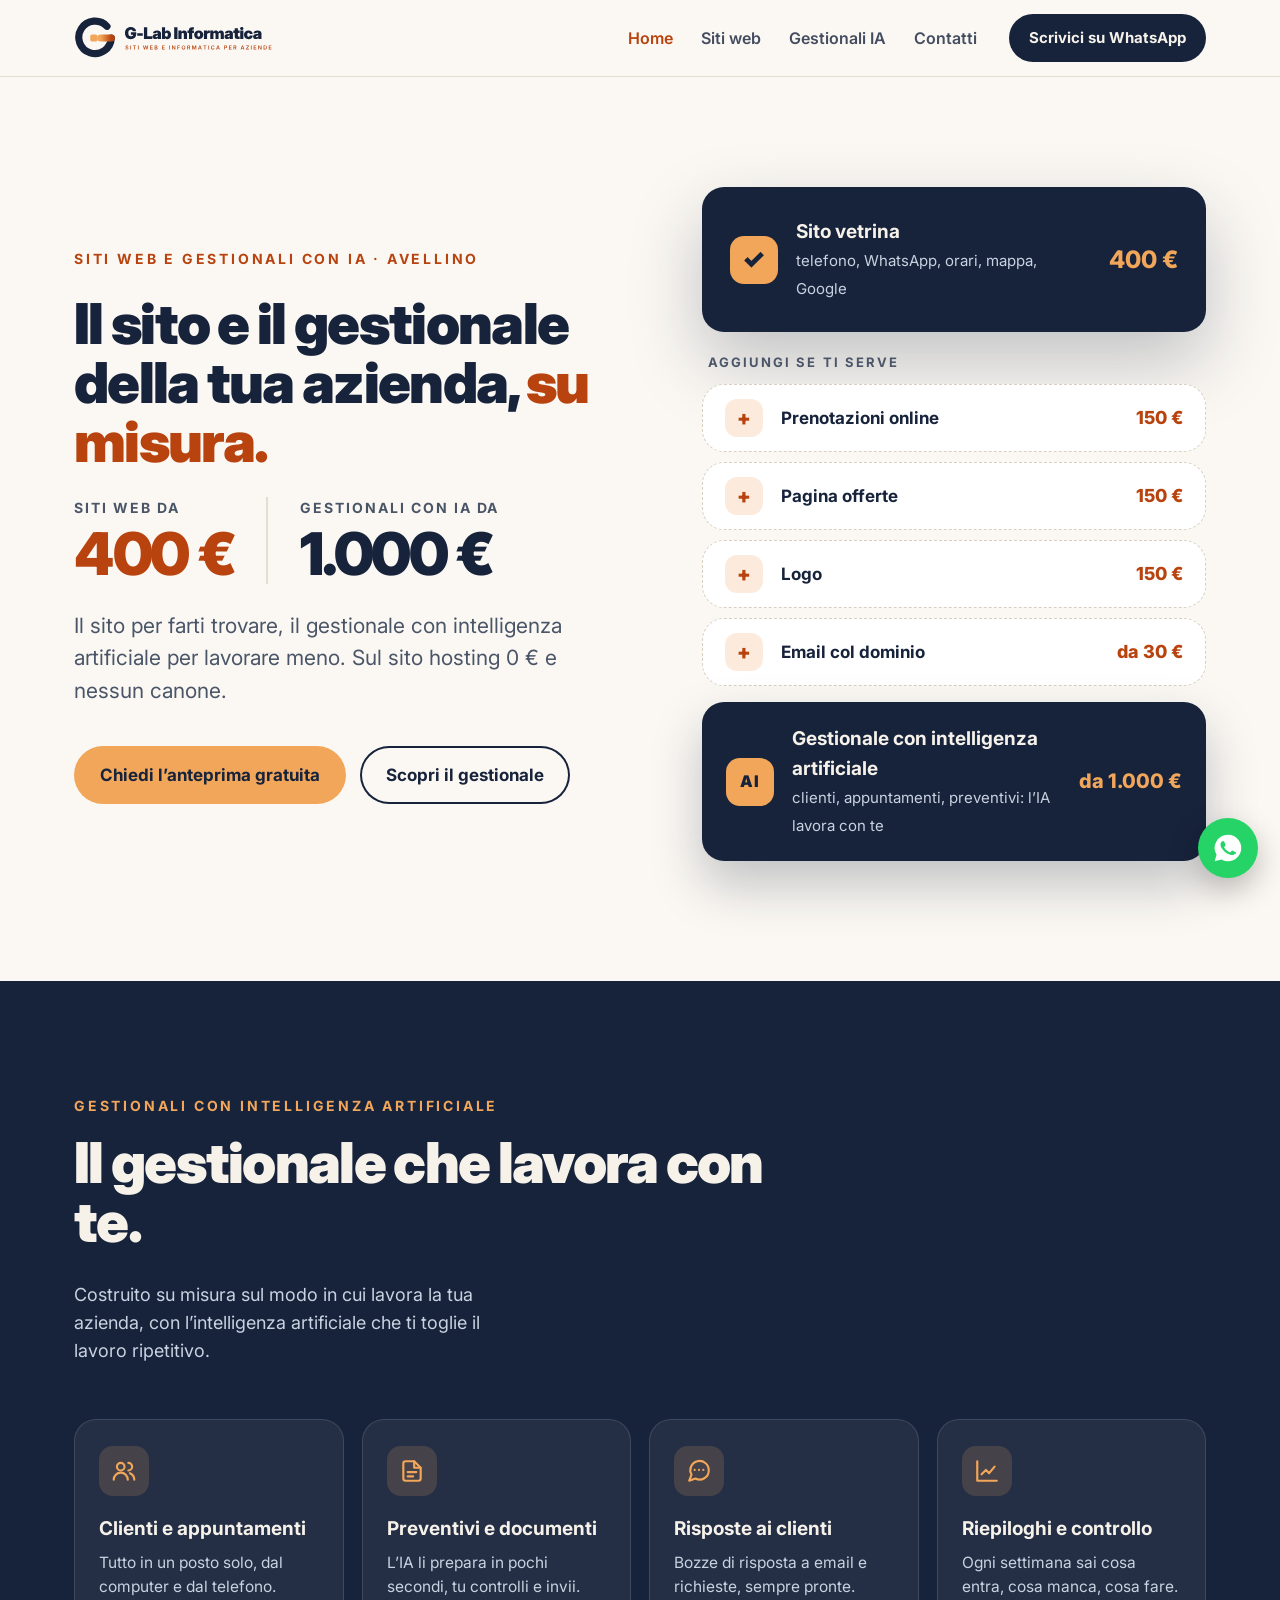
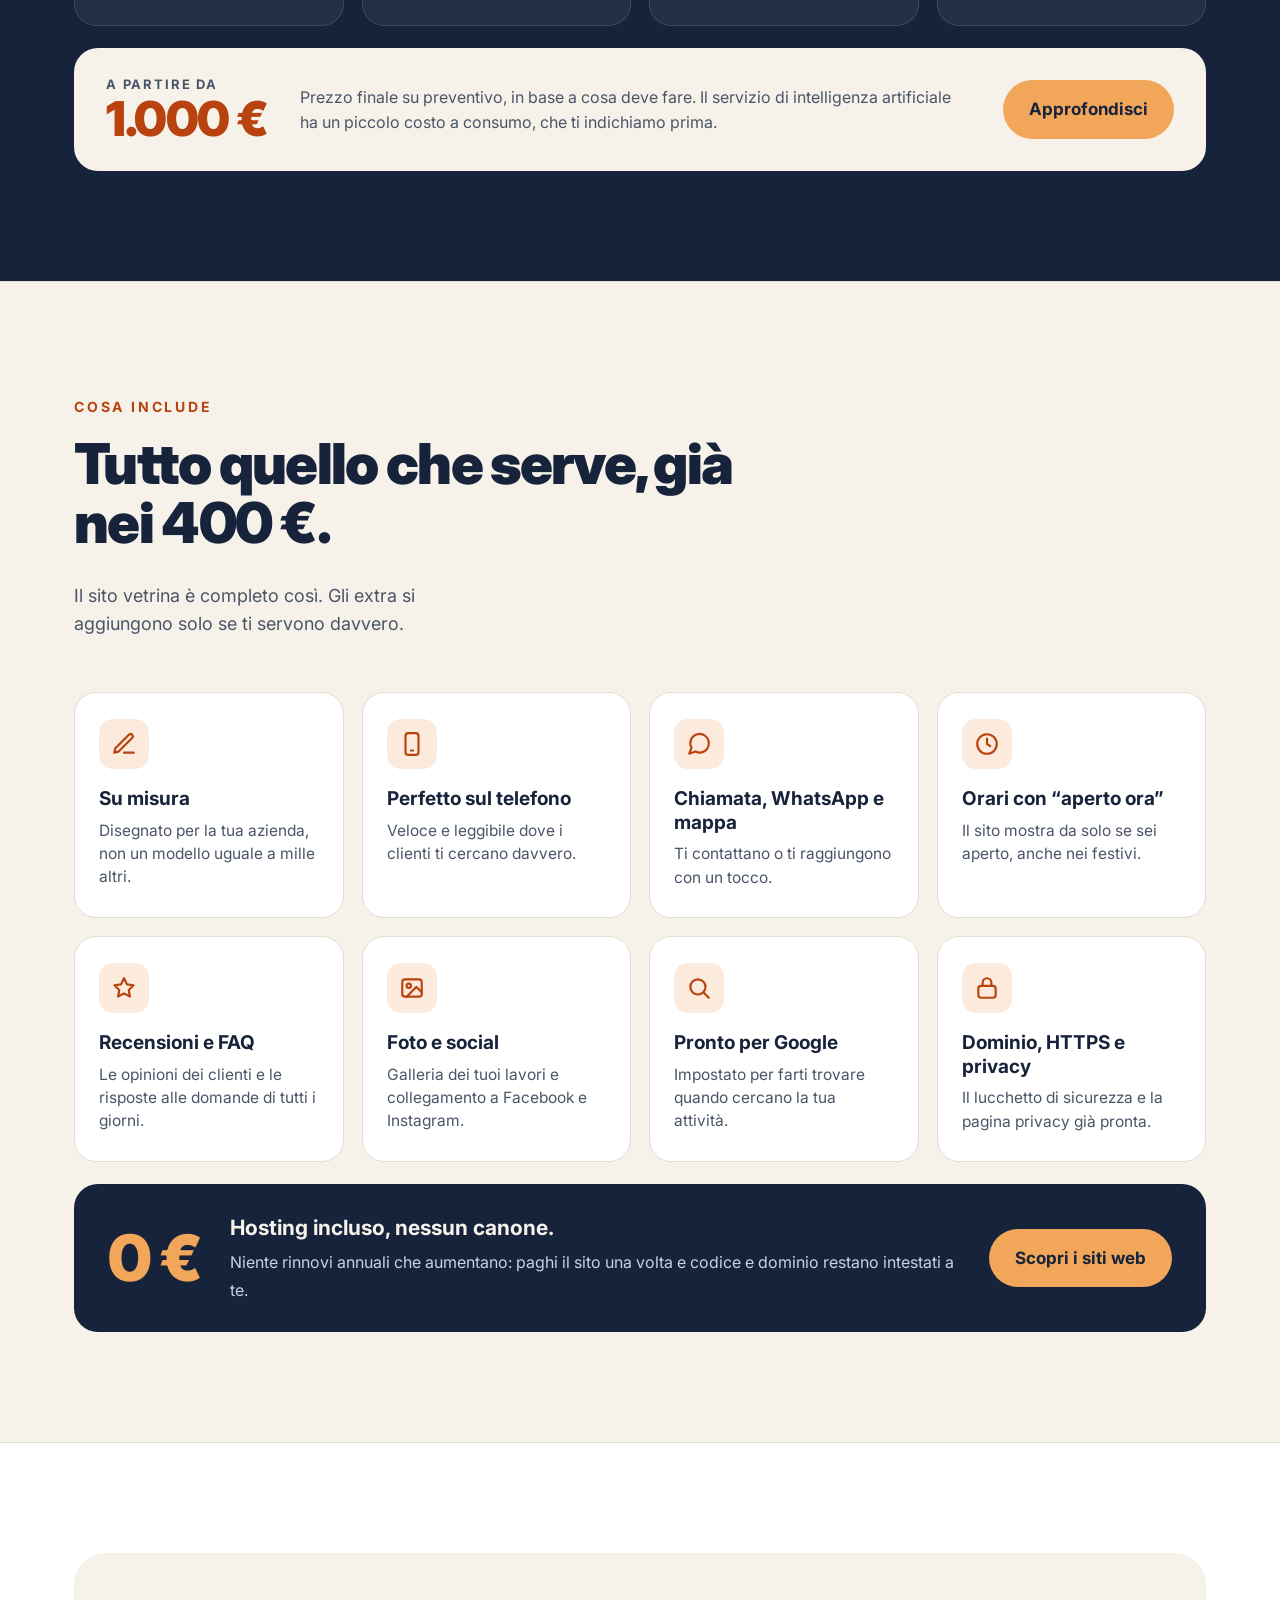
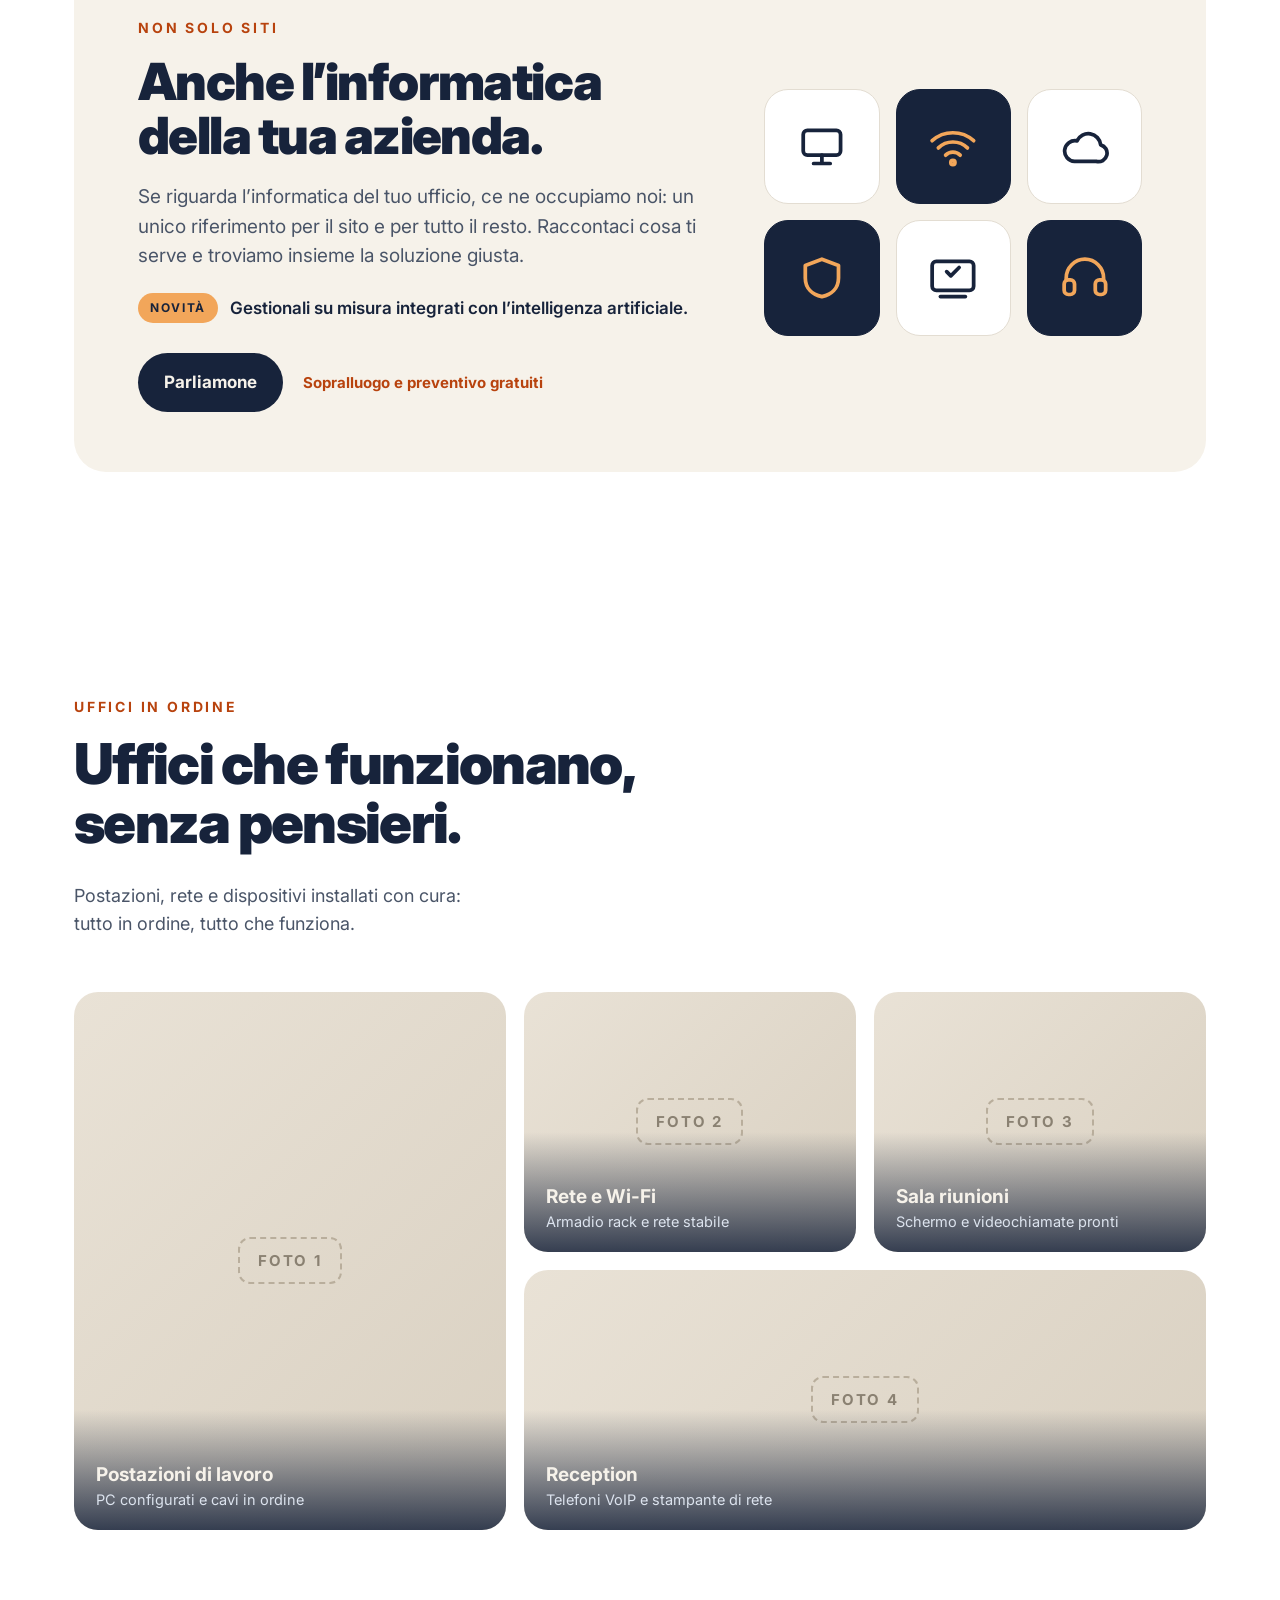
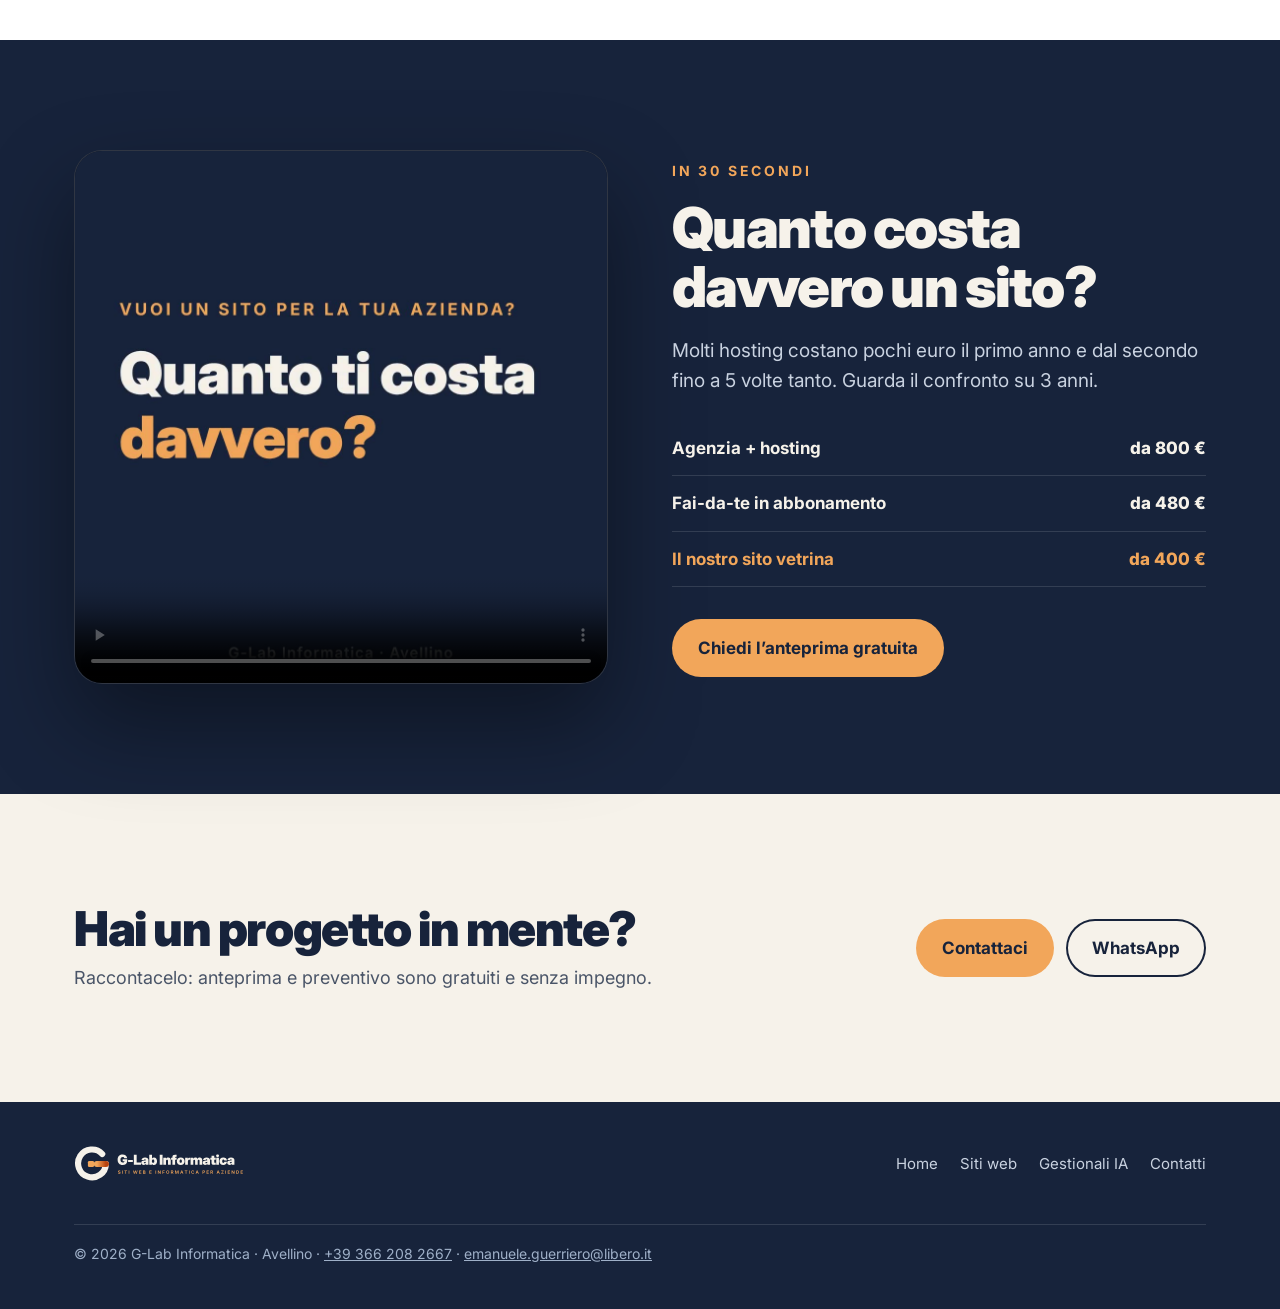
==== index.html @ e0a28cae "Add files via upload" ====
<!doctype html>
<html lang="it">
<head>
<meta charset="utf-8">
<meta name="viewport" content="width=device-width,initial-scale=1">
<meta name="robots" content="noindex">
<title>G-Lab Informatica - Siti web e gestionali con IA per aziende ad Avellino</title>
<meta name="description" content="G-Lab Informatica, Avellino: siti web per aziende da 400 €, gestionali su misura con intelligenza artificiale e servizi informatici. Preventivo gratuito.">
<link rel="icon" href="favicon.ico">
<link rel="preconnect" href="https://fonts.googleapis.com"><link rel="preconnect" href="https://fonts.gstatic.com" crossorigin>
<link rel="stylesheet" href="https://fonts.googleapis.com/css2?family=Inter:wght@400;500;600;700;800;900&display=swap">
<link rel="stylesheet" href="css/stile.css">
</head>
<body>
<header class="top"><div class="w">
<a class="logo" href="index.html"><img src="img/logo-glab.svg" alt="G-Lab Informatica - Siti web e informatica per aziende"></a>
<nav class="nav" id="menu"><a href="index.html" class="on" aria-current="page">Home</a><a href="siti.html">Siti web</a><a href="gestionali.html">Gestionali IA</a><a href="contatti.html">Contatti</a></nav>
<a class="btn nv" href="https://wa.me/393662082667">Scrivici su WhatsApp</a>
<button class="mb" aria-label="Apri il menu" aria-expanded="false" aria-controls="menu"><svg width="26" height="26" viewBox="0 0 24 24" fill="none" stroke="#17233B" stroke-width="2.2" stroke-linecap="round"><path d="M4 7h16M4 12h16M4 17h16"/></svg></button>
</div></header>
<main>
<section class="hero chiaro" id="hero"><div class="w">
<div>
<span class="eb">Siti web e gestionali con IA · Avellino</span>
<h1>Il sito e il gestionale della tua azienda, <span>su misura.</span></h1>
<div class="prz"><div><small>Siti web da</small><b>400&nbsp;€</b></div><div class="pai"><small>Gestionali con IA da</small><b>1.000&nbsp;€</b></div></div>
<p class="lead">Il sito per farti trovare, il gestionale con intelligenza artificiale per lavorare meno. Sul sito <span style="white-space:nowrap">hosting 0 €</span> e nessun canone.</p>
<div class="cta"><a class="btn or" href="contatti.html">Chiedi l’anteprima gratuita</a><a class="btn gh" href="#ia">Scopri il gestionale</a></div>
</div>
<div class="slots">
<div class="sl base"><div class="ic">✓</div><div><b>Sito vetrina</b><span>telefono, WhatsApp, orari, mappa, Google</span></div><em>400 €</em></div>
<p class="lbl">Aggiungi se ti serve</p>
<div class="sl sm"><div class="ic">+</div><div><b>Prenotazioni online</b></div><em>150 €</em></div>
<div class="sl sm"><div class="ic">+</div><div><b>Pagina offerte</b></div><em>150 €</em></div>
<div class="sl sm"><div class="ic">+</div><div><b>Logo</b></div><em>150 €</em></div>
<div class="sl sm"><div class="ic">+</div><div><b>Email col dominio</b></div><em>da 30 €</em></div>
<a class="sl ai" href="#ia"><div class="ic">AI</div><div><b>Gestionale con intelligenza artificiale</b><span>clienti, appuntamenti, preventivi: l’IA lavora con te</span></div><em>da 1.000 €</em></a>
</div>
</div></section><section class="ia" id="ia"><div class="w">
<div class="head"><div><span class="eb">Gestionali con intelligenza artificiale</span><h2>Il gestionale che lavora con te.</h2></div><p>Costruito su misura sul modo in cui lavora la tua azienda, con l’intelligenza artificiale che ti toglie il lavoro ripetitivo.</p></div>
<div class="iag"><div class="iac"><i><svg viewBox="0 0 24 24" fill="none" stroke="currentColor" stroke-width="2" stroke-linecap="round" stroke-linejoin="round"><circle cx="9" cy="8" r="3.5"/><path d="M2.5 20a6.5 6.5 0 0 1 13 0"/><path d="M16 4.5a3.5 3.5 0 0 1 0 7M21.5 20a6.5 6.5 0 0 0-4-6"/></svg></i><b>Clienti e appuntamenti</b><span>Tutto in un posto solo, dal computer e dal telefono.</span></div><div class="iac"><i><svg viewBox="0 0 24 24" fill="none" stroke="currentColor" stroke-width="2" stroke-linecap="round" stroke-linejoin="round"><path d="M14 3H6a2 2 0 0 0-2 2v14a2 2 0 0 0 2 2h12a2 2 0 0 0 2-2V9Z"/><path d="M14 3v6h6M8 13h8M8 17h5"/></svg></i><b>Preventivi e documenti</b><span>L’IA li prepara in pochi secondi, tu controlli e invii.</span></div><div class="iac"><i><svg viewBox="0 0 24 24" fill="none" stroke="currentColor" stroke-width="2" stroke-linecap="round" stroke-linejoin="round"><path d="M21 11.5a8.4 8.4 0 0 1-12.3 7.4L3 21l2.1-5.6A8.5 8.5 0 1 1 21 11.5Z"/><path d="M8 11h.01M12 11h.01M16 11h.01"/></svg></i><b>Risposte ai clienti</b><span>Bozze di risposta a email e richieste, sempre pronte.</span></div><div class="iac"><i><svg viewBox="0 0 24 24" fill="none" stroke="currentColor" stroke-width="2" stroke-linecap="round" stroke-linejoin="round"><path d="M3 3v18h18"/><path d="m7 15 4-4 3 3 5-6"/></svg></i><b>Riepiloghi e controllo</b><span>Ogni settimana sai cosa entra, cosa manca, cosa fare.</span></div></div>
<div class="iab"><div><small>A partire da</small><b>1.000&nbsp;€</b></div><p>Prezzo finale su preventivo, in base a cosa deve fare. Il servizio di intelligenza artificiale ha un piccolo costo a consumo, che ti indichiamo prima.</p><a class="btn or" href="gestionali.html">Approfondisci</a></div>
</div></section><section class="incluso" id="incluso"><div class="w">
<div class="head"><div><span class="eb">Cosa include</span><h2>Tutto quello che serve, già nei 400&nbsp;€.</h2></div><p>Il sito vetrina è completo così. Gli extra si aggiungono solo se ti servono davvero.</p></div>
<div class="incg"><div class="inc"><i><svg viewBox="0 0 24 24" fill="none" stroke="currentColor" stroke-width="2" stroke-linecap="round" stroke-linejoin="round"><path d="M12 20h9"/><path d="M16.5 3.5a2.1 2.1 0 0 1 3 3L7 19l-4 1 1-4Z"/></svg></i><b>Su misura</b><span>Disegnato per la tua azienda, non un modello uguale a mille altri.</span></div><div class="inc"><i><svg viewBox="0 0 24 24" fill="none" stroke="currentColor" stroke-width="2" stroke-linecap="round" stroke-linejoin="round"><rect x="6" y="2" width="12" height="20" rx="2.5"/><path d="M11 18h2"/></svg></i><b>Perfetto sul telefono</b><span>Veloce e leggibile dove i clienti ti cercano davvero.</span></div><div class="inc"><i><svg viewBox="0 0 24 24" fill="none" stroke="currentColor" stroke-width="2" stroke-linecap="round" stroke-linejoin="round"><path d="M21 11.5a8.4 8.4 0 0 1-12.3 7.4L3 21l2.1-5.6A8.5 8.5 0 1 1 21 11.5Z"/></svg></i><b>Chiamata, WhatsApp e mappa</b><span>Ti contattano o ti raggiungono con un tocco.</span></div><div class="inc"><i><svg viewBox="0 0 24 24" fill="none" stroke="currentColor" stroke-width="2" stroke-linecap="round" stroke-linejoin="round"><circle cx="12" cy="12" r="9"/><path d="M12 7v5l3 2"/></svg></i><b>Orari con “aperto ora”</b><span>Il sito mostra da solo se sei aperto, anche nei festivi.</span></div><div class="inc"><i><svg viewBox="0 0 24 24" fill="none" stroke="currentColor" stroke-width="2" stroke-linecap="round" stroke-linejoin="round"><path d="M12 3l2.7 5.6 6.1.9-4.4 4.3 1 6.1L12 17l-5.4 2.9 1-6.1L3.2 9.5l6.1-.9Z"/></svg></i><b>Recensioni e FAQ</b><span>Le opinioni dei clienti e le risposte alle domande di tutti i giorni.</span></div><div class="inc"><i><svg viewBox="0 0 24 24" fill="none" stroke="currentColor" stroke-width="2" stroke-linecap="round" stroke-linejoin="round"><rect x="3" y="4" width="18" height="16" rx="2.5"/><circle cx="9" cy="10" r="2"/><path d="m21 16-5-5-9 9"/></svg></i><b>Foto e social</b><span>Galleria dei tuoi lavori e collegamento a Facebook e Instagram.</span></div><div class="inc"><i><svg viewBox="0 0 24 24" fill="none" stroke="currentColor" stroke-width="2" stroke-linecap="round" stroke-linejoin="round"><circle cx="11" cy="11" r="7"/><path d="m21 21-4.3-4.3"/></svg></i><b>Pronto per Google</b><span>Impostato per farti trovare quando cercano la tua attività.</span></div><div class="inc"><i><svg viewBox="0 0 24 24" fill="none" stroke="currentColor" stroke-width="2" stroke-linecap="round" stroke-linejoin="round"><rect x="4" y="10" width="16" height="11" rx="2.5"/><path d="M8 10V7a4 4 0 0 1 8 0v3"/></svg></i><b>Dominio, HTTPS e privacy</b><span>Il lucchetto di sicurezza e la pagina privacy già pronta.</span></div></div>
<div class="hb"><div class="z">0&nbsp;€</div><div><b>Hosting incluso, nessun canone.</b><span>Niente rinnovi annuali che aumentano: paghi il sito una volta e codice e dominio restano intestati a te.</span></div><a class="btn nv" href="siti.html">Scopri i siti web</a></div>
</div></section><section class="info" id="informatica"><div class="w"><div class="ib">
<div>
<span class="eb">Non solo siti</span>
<h2>Anche l’informatica della tua azienda.</h2>
<p>Se riguarda l’informatica del tuo ufficio, ce ne occupiamo noi: un unico riferimento per il sito e per tutto il resto. Raccontaci cosa ti serve e troviamo insieme la soluzione giusta.</p>
<p class="nuovo"><b>Novità</b>Gestionali su misura integrati con l’intelligenza artificiale.</p>
<div class="cta"><a class="btn nv" href="contatti.html">Parliamone</a><span>Sopralluogo e preventivo gratuiti</span></div>
</div>
<div class="ig"><i><svg viewBox="0 0 24 24" fill="none" stroke="currentColor" stroke-width="1.8" stroke-linecap="round" stroke-linejoin="round"><rect x="3" y="4" width="18" height="12" rx="2"/><path d="M8 20h8M12 16v4"/></svg></i><i><svg viewBox="0 0 24 24" fill="none" stroke="currentColor" stroke-width="1.8" stroke-linecap="round" stroke-linejoin="round"><path d="M5 12.5a10 10 0 0 1 14 0"/><path d="M8.5 16a5 5 0 0 1 7 0"/><path d="M2 9a15 15 0 0 1 20 0"/><circle cx="12" cy="19.5" r="1"/></svg></i><i><svg viewBox="0 0 24 24" fill="none" stroke="currentColor" stroke-width="1.8" stroke-linecap="round" stroke-linejoin="round"><path d="M17.5 19H7a5 5 0 1 1 1.2-9.9A6 6 0 0 1 19.6 11 4 4 0 0 1 17.5 19Z"/></svg></i><i><svg viewBox="0 0 24 24" fill="none" stroke="currentColor" stroke-width="1.8" stroke-linecap="round" stroke-linejoin="round"><path d="M12 3l8 3v6c0 5-3.5 8-8 9-4.5-1-8-4-8-9V6Z"/></svg></i><i><svg viewBox="0 0 24 24" fill="none" stroke="currentColor" stroke-width="1.8" stroke-linecap="round" stroke-linejoin="round"><rect x="2" y="4" width="20" height="14" rx="2"/><path d="M6 21h12"/><path d="m9 9 2 2 4-4"/></svg></i><i><svg viewBox="0 0 24 24" fill="none" stroke="currentColor" stroke-width="1.8" stroke-linecap="round" stroke-linejoin="round"><path d="M3 13v-1a9 9 0 0 1 18 0v1"/><rect x="2" y="13" width="5" height="7" rx="2"/><rect x="17" y="13" width="5" height="7" rx="2"/></svg></i></div>
</div></div></section>
<section class="uffici" id="uffici"><div class="w">
<div class="head"><div><span class="eb">Uffici in ordine</span><h2>Uffici che funzionano, senza pensieri.</h2></div><p>Postazioni, rete e dispositivi installati con cura: tutto in ordine, tutto che funziona.</p></div>
<div class="ufg"><figure class="uf big"><div class="ph-uf"><span>Foto 1</span></div><figcaption><b>Postazioni di lavoro</b><span>PC configurati e cavi in ordine</span></figcaption></figure><figure class="uf"><div class="ph-uf"><span>Foto 2</span></div><figcaption><b>Rete e Wi-Fi</b><span>Armadio rack e rete stabile</span></figcaption></figure><figure class="uf"><div class="ph-uf"><span>Foto 3</span></div><figcaption><b>Sala riunioni</b><span>Schermo e videochiamate pronti</span></figcaption></figure><figure class="uf"><div class="ph-uf"><span>Foto 4</span></div><figcaption><b>Reception</b><span>Telefoni VoIP e stampante di rete</span></figcaption></figure></div>
</div></section>
<section class="vid" id="video"><div class="w vg">
<div class="vbox"><video src="video/quanto-costa.mp4" poster="video/quanto-costa.jpg" autoplay muted loop playsinline controls preload="metadata" aria-label="Video: quanto costa davvero un sito in 3 anni"></video></div>
<div>
<span class="eb">In 30 secondi</span>
<h2>Quanto costa davvero un sito?</h2>
<p class="lead2">Molti hosting costano pochi euro il primo anno e dal secondo fino a 5 volte tanto. Guarda il confronto su 3 anni.</p>
<ul class="vl"><li><b>Agenzia + hosting</b><span>da 800 €</span></li><li><b>Fai-da-te in abbonamento</b><span>da 480 €</span></li><li class="me"><b>Il nostro sito vetrina</b><span>da 400 €</span></li></ul>
<a class="btn or" href="contatti.html">Chiedi l’anteprima gratuita</a>
</div>
</div></section><section class="cband"><div class="w cb"><div><h2>Hai un progetto in mente?</h2><p>Raccontacelo: anteprima e preventivo sono gratuiti e senza impegno.</p></div><div class="az"><a class="btn or" href="contatti.html">Contattaci</a><a class="btn gh" href="https://wa.me/393662082667">WhatsApp</a></div></div></section>
</main>
<footer><div class="w"><img src="img/logo-glab-chiaro.svg" alt="G-Lab Informatica"><nav class="fl"><a href="index.html">Home</a><a href="siti.html">Siti web</a><a href="gestionali.html">Gestionali IA</a><a href="contatti.html">Contatti</a></nav><p class="cp">© 2026 G-Lab Informatica · Avellino · <a href="tel:+393662082667" style="color:inherit">+39 366 208 2667</a> · <a href="mailto:emanuele.guerriero@libero.it" style="color:inherit">emanuele.guerriero@libero.it</a></p></div></footer>
<a class="wa" href="https://wa.me/393662082667" aria-label="Scrivici su WhatsApp"><svg width="32" height="32" viewBox="0 0 24 24" fill="#fff"><path d="M12 2a10 10 0 0 0-8.6 15.1L2 22l5-1.3A10 10 0 1 0 12 2zm5.3 14.1c-.2.6-1.3 1.2-1.8 1.2-.5.1-1 .1-3.3-.8-2.8-1.1-4.5-3.9-4.7-4.1-.1-.2-1.1-1.5-1.1-2.9s.7-2 1-2.3c.2-.3.5-.3.7-.3h.5c.2 0 .4 0 .6.5l.9 2.1c.1.2.1.4 0 .5l-.4.6-.4.4c-.1.2-.3.3-.1.6.2.3.8 1.3 1.7 2.1 1.2 1 2.1 1.3 2.4 1.5.3.1.5.1.6-.1l.9-1c.2-.3.4-.2.7-.1l2 1c.3.1.5.2.5.3.1.2.1.7-.1 1.3z"/></svg></a>
<script src="js/main.js"></script>
</body>
</html>
---- css/stile.css ----
:root{--navy:#17233B;--cream:#F6F2EA;--paper:#FBF8F3;--orange:#F2A65A;--rust:#B8430E;--green:#2E7D2A;--muted:#4A5568;--line:#E3DDD2}
*{box-sizing:border-box}
html{scroll-behavior:smooth}
body{margin:0;font-family:Inter,system-ui,sans-serif;color:var(--navy);background:var(--paper);font-size:18px;line-height:1.55;-webkit-font-smoothing:antialiased}
img{max-width:100%;height:auto;display:block}
a{color:inherit}
.w{max-width:1180px;margin:0 auto;padding:0 24px}
h1,h2,h3{margin:0;line-height:1.05;letter-spacing:-.03em;font-weight:900}
p{margin:0}
.eb{font-size:14px;font-weight:700;letter-spacing:.2em;text-transform:uppercase;color:var(--rust)}
.btn{display:inline-flex;align-items:center;gap:10px;padding:16px 26px;border-radius:999px;font-weight:700;font-size:17px;text-decoration:none;border:0;cursor:pointer;font-family:inherit;transition:transform .15s}
.btn:hover{transform:translateY(-2px)}
.btn.or{background:var(--orange);color:var(--navy)}
.btn.nv{background:var(--navy);color:var(--cream)}
.btn.gh{background:transparent;color:inherit;box-shadow:inset 0 0 0 2px currentColor}
section{padding:110px 0}

/* header */
.top{position:sticky;top:0;z-index:20;background:rgba(251,248,243,.92);backdrop-filter:blur(10px);border-bottom:1px solid var(--line)}
.top .w{display:flex;align-items:center;gap:32px;height:76px}
.top .logo img{height:42px;width:auto}
.nav{display:flex;gap:28px;margin-left:auto;font-weight:600;font-size:16px}
.nav a{text-decoration:none;opacity:.8}.nav a:hover{opacity:1}
.top .btn{padding:12px 20px;font-size:15px}
.mb{display:none;margin-left:auto;background:none;border:0;padding:8px;cursor:pointer}

/* hero */
.hero{background:var(--navy);color:var(--cream);padding:90px 0 0;overflow:hidden}
.hero .w{display:grid;grid-template-columns:1.1fr .9fr;gap:40px;align-items:end}
.hero .eb{color:var(--orange)}
.hero h1{font-size:clamp(46px,6.2vw,84px);margin:22px 0 26px}
.hero h1 span{color:var(--orange)}
.hero .lead{font-size:21px;color:#C9D2E0;max-width:540px}
.hero .cta{display:flex;flex-wrap:wrap;gap:14px;margin:36px 0 90px}
.phones{position:relative;height:560px}
.ph{position:absolute;width:250px;border-radius:38px;background:#0E1524;padding:7px;box-shadow:0 40px 90px rgba(0,0,0,.45)}
.ph img{border-radius:32px;aspect-ratio:9/19.5;object-fit:cover;object-position:top}
.ph.a{left:6%;top:60px;transform:rotate(-5deg)}
.ph.b{right:4%;top:0;transform:rotate(5deg)}
.hero.chiaro{background:var(--paper);color:var(--navy)}
.hero.chiaro .eb{color:var(--rust)}
.hero.chiaro h1 span{color:var(--rust)}
.hero.chiaro .lead{color:var(--muted)}

/* numeri */
.num{padding:0;background:var(--cream);border-bottom:1px solid var(--line)}
.num .w{display:grid;grid-template-columns:repeat(3,1fr)}
.num div div{padding:38px 28px;border-right:1px solid var(--line)}
.num div div:last-child{border:0}
.num b{display:block;font-size:44px;font-weight:900;letter-spacing:-.03em}
.num b.g{color:var(--green)}
.num span{color:var(--muted);font-size:16px}

.head{display:flex;justify-content:space-between;align-items:end;gap:30px;margin-bottom:54px;flex-wrap:wrap}
.head h2{font-size:clamp(36px,4.4vw,58px);margin-top:14px;max-width:700px}
.head p{color:var(--muted);max-width:420px}

/* lavori */
.lav{display:grid;grid-template-columns:1fr 1fr;gap:28px}
.card{background:#fff;border:1px solid var(--line);border-radius:28px;overflow:hidden;display:flex;flex-direction:column}
.card .shot{background:var(--cream);height:340px;display:flex;justify-content:center;align-items:flex-start;padding-top:36px;overflow:hidden}
.card .shot .ph{position:static;width:230px;box-shadow:0 30px 60px rgba(23,35,59,.25)}
.card .bd{padding:30px 32px 34px;display:flex;flex-direction:column;gap:14px;flex:1}
.tag{align-self:flex-start;font-size:13px;font-weight:700;letter-spacing:.12em;text-transform:uppercase;padding:7px 14px;border-radius:999px}
.tag.b{background:#E6F1E5;color:var(--green)}.tag.x{background:#FCEBDD;color:var(--rust)}
.card h3{font-size:30px}
.card p{color:var(--muted)}
.card ul{margin:4px 0 0;padding:0;list-style:none;display:flex;flex-wrap:wrap;gap:8px}
.card li{font-size:14px;font-weight:600;background:var(--cream);padding:6px 12px;border-radius:999px}
.card .vai{margin-top:auto;padding-top:10px;font-weight:700;text-decoration:none;color:var(--rust)}

/* prezzi */
.prezzi{background:var(--cream)}
.pz{display:grid;grid-template-columns:1.4fr 1fr;gap:28px}
.base{background:var(--navy);color:var(--cream);border-radius:28px;padding:44px}
.base .r{display:flex;justify-content:space-between;align-items:baseline;gap:20px;flex-wrap:wrap}
.base h3{font-size:34px}
.base .p{font-size:72px;font-weight:900;color:var(--orange);letter-spacing:-.03em;line-height:1}
.base .p small{font-size:18px;font-weight:600;color:#C9D2E0;letter-spacing:0;margin-left:6px}
.chk{list-style:none;padding:0;margin:30px 0 0;display:grid;grid-template-columns:1fr 1fr;gap:14px 26px}
.chk li{display:flex;gap:12px;align-items:flex-start;color:#DCE3EE}
.chk li:before{content:"";flex:none;width:22px;height:22px;margin-top:2px;border-radius:50%;background:var(--green) url("data:image/svg+xml,%3Csvg xmlns='http://www.w3.org/2000/svg' viewBox='0 0 24 24' fill='none' stroke='white' stroke-width='3.5' stroke-linecap='round' stroke-linejoin='round'%3E%3Cpath d='M6 12.5l4 4 8-9'/%3E%3C/svg%3E") center/14px no-repeat}
.chk li b{color:var(--cream)}
.extra{background:#fff;border:1px solid var(--line);border-radius:28px;padding:44px}
.extra h3{font-size:30px;margin-bottom:18px}
.ex{display:flex;justify-content:space-between;gap:16px;padding:15px 0;border-bottom:1px solid var(--line)}
.ex b{white-space:nowrap}
.extra .n{margin-top:18px;color:var(--muted);font-size:16px}
.note{margin-top:26px;color:var(--muted);font-size:15px}

/* perche */
.perche{background:var(--navy);color:var(--cream)}
.perche .eb{color:var(--orange)}.perche .head p{color:#C9D2E0}
.pc{display:grid;grid-template-columns:1fr 1fr;gap:60px;align-items:start}
.bar{margin-bottom:34px}
.bar .l{display:flex;justify-content:space-between;align-items:baseline;font-weight:600;margin-bottom:10px}
.bar .l b{font-size:30px;font-weight:900;white-space:nowrap}
.bar .t{height:38px;border-radius:10px;background:rgba(255,255,255,.1)}
.bar .t i{display:block;height:100%;border-radius:10px;background:#C9D2E0}
.bar.me .l{color:var(--orange)}.bar.me .t i{background:var(--orange)}
.bar small{display:block;margin-top:8px;color:#9FB0C8;font-size:15px}
.dif{display:grid;grid-template-columns:1fr 1fr;gap:16px}
.dif div{background:rgba(255,255,255,.06);border:1px solid rgba(255,255,255,.1);border-radius:20px;padding:22px}
.dif b{display:block;font-size:19px;margin-bottom:4px}
.dif span{color:#C9D2E0;font-size:15px}
.fonti{margin-top:30px;color:#9FB0C8;font-size:14px}

/* metodo */
.steps{display:grid;grid-template-columns:repeat(4,1fr);gap:22px;counter-reset:s}
.steps div{background:#fff;border:1px solid var(--line);border-radius:24px;padding:30px 26px}
.steps div:before{counter-increment:s;content:counter(s);display:flex;width:46px;height:46px;border-radius:14px;background:var(--orange);font-weight:900;font-size:22px;align-items:center;justify-content:center;margin-bottom:20px}
.steps b{display:block;font-size:20px;margin-bottom:6px}
.steps span{color:var(--muted);font-size:16px}

/* contatti */
.contatti{background:var(--cream)}
.ct{display:grid;grid-template-columns:.9fr 1.1fr;gap:50px;align-items:start}
.ct h2{font-size:clamp(36px,4.4vw,58px);margin:14px 0 20px}
.ct .lead{color:var(--muted);margin-bottom:30px}
.ci{display:flex;flex-direction:column;gap:14px}
.ci a{display:flex;gap:14px;align-items:center;text-decoration:none;font-weight:700;font-size:19px}
.ci a i{width:48px;height:48px;border-radius:14px;background:var(--navy);display:flex;align-items:center;justify-content:center;flex:none}
form{background:#fff;border:1px solid var(--line);border-radius:28px;padding:36px;display:grid;grid-template-columns:1fr 1fr;gap:14px}
form .f{grid-column:1/-1}
input,textarea,select{width:100%;font:inherit;font-size:16px;padding:15px 16px;border:1.5px solid var(--line);border-radius:14px;background:var(--paper);color:var(--navy)}
input:focus,textarea:focus,select:focus{outline:none;border-color:var(--orange)}
textarea{min-height:120px;resize:vertical}
form .btn{justify-content:center;font-size:18px}
form small{color:var(--muted);font-size:14px}

footer{background:var(--navy);color:#C9D2E0;padding:44px 0;font-size:15px}
footer .w{display:flex;align-items:center;gap:24px;flex-wrap:wrap}
footer img{height:36px;width:auto}
footer span{margin-left:auto}

.wa{position:fixed;right:22px;bottom:22px;width:60px;height:60px;border-radius:50%;background:#25D366;display:flex;align-items:center;justify-content:center;box-shadow:0 12px 30px rgba(0,0,0,.25);z-index:30}

@media (max-width:900px){
  section{padding:76px 0}
  .nav,.top .btn{display:none}.mb{display:block}
  .nav.on{display:flex;flex-direction:column;position:absolute;top:76px;left:0;right:0;background:var(--paper);padding:20px 24px;gap:18px;border-bottom:1px solid var(--line)}
  .hero{padding-top:56px}
  .hero .w,.lav,.pz,.pc,.ct,.dif{grid-template-columns:1fr}
  .hero .cta{margin-bottom:40px}
  .phones{height:400px}.ph{width:180px}.ph.a{left:2%}.ph.b{right:2%}
  .num .w{grid-template-columns:1fr}.num div div{border-right:0;border-bottom:1px solid var(--line);padding:24px 0}
  .chk{grid-template-columns:1fr}
  .steps{grid-template-columns:1fr}
  .base .p small{display:block;margin:8px 0 0}
  .base,.extra{padding:32px 26px}
  form{grid-template-columns:1fr;padding:26px}
}

.hero{padding:110px 0 120px;min-height:calc(100vh - 76px);display:flex;align-items:center}
.hero .w{grid-template-columns:1.05fr .95fr;align-items:center;gap:70px}
.hero .cta{margin:38px 0 0}
.da{display:inline-flex;align-items:baseline;gap:14px;margin:6px 0 26px}
.da small{white-space:nowrap;font-size:18px;font-weight:700;letter-spacing:.14em;text-transform:uppercase;color:#C9D2E0}
.da b{font-size:clamp(64px,8vw,104px);font-weight:900;letter-spacing:-.04em;color:var(--orange);line-height:1}
.chiaro .da small{color:var(--muted)}.chiaro .da b{color:var(--rust)}
.slots{display:flex;flex-direction:column;gap:14px}
.sl{display:flex;align-items:center;gap:18px;border-radius:22px;padding:22px 24px;background:rgba(255,255,255,.06);border:1.5px dashed rgba(246,242,234,.28)}
.sl .ic{width:48px;height:48px;border-radius:14px;flex:none;display:flex;align-items:center;justify-content:center;font-weight:900;font-size:26px;background:rgba(242,166,90,.16);color:var(--orange)}
.sl b{display:block;font-size:19px}.sl span{font-size:15px;color:#C9D2E0}
.sl em{margin-left:auto;font-style:normal;font-weight:800;white-space:nowrap;color:var(--orange)}
.sl.base{background:var(--cream);color:var(--navy);border:0;padding:30px 28px;box-shadow:0 30px 70px rgba(0,0,0,.35)}
.sl.base .ic{background:var(--navy);color:var(--orange)}
.sl.base span{color:var(--muted)}.sl.base em{color:var(--navy);font-size:24px}
.chiaro .sl{background:#fff;border-color:#D8CFC0}.chiaro .sl span{color:var(--muted)}.chiaro .sl em{color:var(--rust)}
.chiaro .sl .ic{background:#FCEBDD;color:var(--rust)}
.chiaro .sl.base{background:var(--navy);color:var(--cream);box-shadow:0 30px 70px rgba(23,35,59,.25)}
.chiaro .sl.base span{color:#C9D2E0}.chiaro .sl.base em{color:var(--orange)}.chiaro .sl.base .ic{background:var(--orange);color:var(--navy)}
.lbl{font-size:13px;font-weight:700;letter-spacing:.16em;text-transform:uppercase;color:#9FB0C8;margin:10px 0 2px 6px}
.chiaro .lbl{color:var(--muted)}
@media (max-width:900px){.hero .w{grid-template-columns:1fr;gap:44px}.da{flex-direction:column;gap:4px}.hero{padding:56px 0 70px;min-height:0}.sl{padding:18px}.sl.base{padding:22px 20px}}

.incluso{background:var(--cream);border-top:1px solid var(--line)}
.incg{display:grid;grid-template-columns:repeat(4,1fr);gap:18px}
.inc{background:#fff;border:1px solid var(--line);border-radius:22px;padding:26px 24px 28px;display:flex;flex-direction:column;gap:8px}
.inc i{width:50px;height:50px;border-radius:14px;background:#FCEBDD;color:var(--rust);display:flex;align-items:center;justify-content:center;margin-bottom:10px}
.inc i svg{width:26px;height:26px}
.inc b{font-size:19px;line-height:1.25}
.inc span{color:var(--muted);font-size:15.5px;line-height:1.5}
.hb{margin-top:22px;background:var(--navy);color:var(--cream);border-radius:24px;padding:28px 34px;display:flex;align-items:center;gap:30px}
.hb .z{font-size:64px;font-weight:900;letter-spacing:-.04em;color:var(--orange);line-height:1;flex:none}
.hb b{display:block;font-size:21px;margin-bottom:4px}
.hb span{color:#C9D2E0;font-size:16px}
.hb .btn{margin-left:auto;flex:none;background:var(--orange);color:var(--navy)}
@media (max-width:1000px){.incg{grid-template-columns:1fr 1fr}.hb{flex-direction:column;align-items:flex-start;gap:16px}.hb .btn{margin-left:0}}
@media (max-width:560px){.incg{grid-template-columns:1fr}}

.gen h1{font-size:clamp(44px,5.6vw,78px)}
.pan{background:var(--navy);color:var(--cream);border-radius:28px;padding:34px 34px 30px;box-shadow:0 30px 70px rgba(23,35,59,.22)}
.pan .pt{font-size:13px;font-weight:700;letter-spacing:.16em;text-transform:uppercase;color:var(--orange);margin-bottom:16px}
.pan ul{list-style:none;margin:0;padding:0;display:grid;grid-template-columns:1fr 1fr;gap:10px}
.pan li{display:flex;align-items:center;gap:12px;background:rgba(255,255,255,.06);border-radius:14px;padding:12px 14px;font-weight:600;font-size:16px}
.pan li i{width:34px;height:34px;border-radius:10px;background:rgba(242,166,90,.16);color:var(--orange);display:flex;align-items:center;justify-content:center;flex:none}
.pan li i svg{width:19px;height:19px}
.pan li:first-child{grid-column:1/-1;background:var(--orange);color:var(--navy)}
.pan li:first-child i{background:var(--navy);color:var(--orange)}
.pw{display:flex;justify-content:space-between;align-items:center;margin-top:18px;padding-top:18px;border-top:1px solid rgba(255,255,255,.14);text-decoration:none}
.pw span{color:#9FB0C8;font-size:15px}.pw b{font-size:20px}
.servizi{background:#fff;border-top:1px solid var(--line)}
.svg{display:grid;grid-template-columns:repeat(4,1fr);gap:18px}
.sv{background:var(--paper);border:1px solid var(--line);border-radius:22px;padding:26px 24px;display:flex;flex-direction:column;gap:8px;text-decoration:none;color:inherit;transition:transform .15s,box-shadow .15s}
a.sv:hover{transform:translateY(-3px);box-shadow:0 16px 40px rgba(23,35,59,.1)}
.sv i{width:50px;height:50px;border-radius:14px;background:#FCEBDD;color:var(--rust);display:flex;align-items:center;justify-content:center;margin-bottom:10px}
.sv i svg{width:26px;height:26px}
.sv b{font-size:20px;line-height:1.25}
.sv span{color:var(--muted);font-size:15.5px}
.sv em{margin-top:auto;padding-top:12px;font-style:normal;font-weight:700;font-size:14px;color:var(--rust)}
.sv.top1{background:var(--navy);color:var(--cream);border-color:var(--navy)}
.sv.top1 span{color:#C9D2E0}.sv.top1 i{background:var(--orange);color:var(--navy)}.sv.top1 em{color:var(--orange);font-size:18px}
.sv.cta{background:var(--cream);border-style:dashed;justify-content:center}
.sv.cta .btn{align-self:flex-start;margin-top:10px;padding:12px 20px}
.siti{border-top:1px solid var(--line);min-height:0}
.h1s{font-size:clamp(40px,5vw,66px);margin:22px 0 26px}
.h1s span{color:var(--rust)}
@media (max-width:1000px){.svg{grid-template-columns:1fr 1fr}}
@media (max-width:900px){.pan ul{grid-template-columns:1fr}}
@media (max-width:560px){.svg{grid-template-columns:1fr}}

.vid{background:var(--navy);color:var(--cream)}
.vg{display:grid;grid-template-columns:1fr 1fr;gap:64px;align-items:center}
.vbox{border-radius:28px;overflow:hidden;border:1px solid rgba(255,255,255,.14);box-shadow:0 40px 90px rgba(0,0,0,.4);aspect-ratio:1/1;background:#0E1524}
.vbox video{width:100%;height:100%;display:block;object-fit:cover}
.vid .eb{color:var(--orange)}
.vid h2{font-size:clamp(36px,4.4vw,58px);margin:14px 0 20px}
.lead2{color:#C9D2E0;font-size:19px;margin-bottom:26px}
.vl{list-style:none;margin:0 0 32px;padding:0}
.vl li{display:flex;justify-content:space-between;gap:16px;padding:14px 0;border-bottom:1px solid rgba(255,255,255,.12);font-size:17px}
.vl li span{font-weight:800}
.vl li.me{color:var(--orange)}
@media (max-width:900px){.vg{grid-template-columns:1fr;gap:36px}}

.info{background:#fff;border-top:1px solid var(--line)}
.ib{display:grid;grid-template-columns:1.2fr .8fr;gap:60px;align-items:center;background:var(--cream);border-radius:32px;padding:60px 64px}
.ib h2{font-size:clamp(34px,4vw,54px);margin:14px 0 20px}
.ib p{color:var(--muted);font-size:19px;max-width:560px}
.ib .cta{display:flex;align-items:center;gap:20px;flex-wrap:wrap;margin-top:30px}
.ib .cta span{color:var(--rust);font-weight:700;font-size:15px}
.ig{display:grid;grid-template-columns:repeat(3,1fr);gap:16px}
.ig i{aspect-ratio:1;border-radius:24px;background:#fff;border:1px solid var(--line);display:flex;align-items:center;justify-content:center;color:var(--navy)}
.ig i:nth-child(2n){background:var(--navy);color:var(--orange);border-color:var(--navy)}
.ig i svg{width:44%;height:44%}
@media (max-width:900px){.ib{grid-template-columns:1fr;padding:36px 26px;gap:34px}.ig{max-width:360px}}

.sl.ai{border-style:solid;border-color:var(--orange);background:#FFF6EC}
.sl.ai .ic{background:var(--navy);color:var(--orange);font-size:16px;letter-spacing:.04em}
.sl.ai em{font-size:15px}
.nuovo{display:flex;align-items:center;gap:12px;margin-top:22px;font-weight:600;color:var(--navy)!important;font-size:17px!important}
.nuovo b{background:var(--orange);color:var(--navy);font-size:12px;letter-spacing:.14em;text-transform:uppercase;padding:6px 12px;border-radius:999px;flex:none}

.prz{display:flex;gap:44px;margin:4px 0 26px;flex-wrap:wrap}
.prz small{display:block;font-size:14px;font-weight:700;letter-spacing:.14em;text-transform:uppercase;color:var(--muted);margin-bottom:6px}
.prz b{font-size:clamp(52px,6vw,78px);font-weight:900;letter-spacing:-.04em;line-height:1;color:var(--rust)}
.prz .pai b{color:var(--navy)}
.prz .pai{padding-left:44px;border-left:2px solid var(--line)}
.sl.sm{padding:14px 22px}.sl.sm .ic{width:38px;height:38px;font-size:20px;border-radius:12px}.sl.sm b{font-size:17px}
.sl em{color:var(--rust)}
a.sl.ai{text-decoration:none;color:inherit;margin-top:6px;background:var(--navy);border:0;color:var(--cream);padding:22px 24px;box-shadow:0 24px 50px rgba(23,35,59,.25)}
a.sl.ai span{color:#C9D2E0}a.sl.ai .ic{background:var(--orange);color:var(--navy)}a.sl.ai em{color:var(--orange);font-size:20px}
.slots{gap:10px}
.ia{background:var(--navy);color:var(--cream)}
.ia .eb{color:var(--orange)}.ia .head p{color:#C9D2E0}
.iag{display:grid;grid-template-columns:repeat(4,1fr);gap:18px}
.iac{background:rgba(255,255,255,.06);border:1px solid rgba(255,255,255,.12);border-radius:22px;padding:26px 24px;display:flex;flex-direction:column;gap:8px}
.iac i{width:50px;height:50px;border-radius:14px;background:rgba(242,166,90,.16);color:var(--orange);display:flex;align-items:center;justify-content:center;margin-bottom:10px}
.iac i svg{width:26px;height:26px}.iac b{font-size:19px}.iac span{color:#C9D2E0;font-size:15.5px}
.iab{margin-top:22px;background:var(--cream);color:var(--navy);border-radius:24px;padding:26px 32px;display:flex;align-items:center;gap:32px}
.iab small{display:block;font-size:13px;font-weight:700;letter-spacing:.14em;text-transform:uppercase;color:var(--muted)}
.iab b{font-size:48px;font-weight:900;letter-spacing:-.03em;line-height:1.05;color:var(--rust);white-space:nowrap}
.iab p{color:var(--muted);font-size:16px;flex:1}
@media (max-width:1000px){.iag{grid-template-columns:1fr 1fr}.iab{flex-direction:column;align-items:flex-start;gap:14px}}
@media (max-width:900px){.prz{gap:24px}.prz .pai{padding-left:24px}}
@media (max-width:560px){.iag{grid-template-columns:1fr}}

#hero h1{font-size:clamp(40px,4.4vw,62px)}
.prz{gap:32px;flex-wrap:nowrap}.prz .pai{padding-left:32px}
.prz b{font-size:clamp(44px,4.6vw,64px)}
@media (max-width:560px){.prz{gap:20px}.prz .pai{padding-left:20px}.prz b{font-size:40px}.prz small{font-size:11px}
a.sl.ai{flex-wrap:wrap}a.sl.ai em{width:100%;margin-left:66px;margin-top:-4px}}

.nav a.on{opacity:1;color:var(--rust)}
.ph2t{padding:90px 0 80px}
.duo{display:flex;flex-direction:column;gap:18px}
.dc{display:flex;flex-direction:column;gap:10px;border-radius:26px;padding:30px 32px;text-decoration:none;transition:transform .15s,box-shadow .15s}
.dc:hover{transform:translateY(-3px)}
.dc small{font-size:13px;font-weight:700;letter-spacing:.16em;text-transform:uppercase}
.dc b{font-size:28px;letter-spacing:-.02em}
.dc span{font-size:16px}
.dc .pr{display:flex;justify-content:space-between;align-items:baseline;margin-top:8px}
.dc .pr strong{font-size:44px;font-weight:900;letter-spacing:-.03em}
.dc .pr i{font-style:normal;font-weight:700;font-size:15px}
.dc.a{background:#fff;border:1px solid var(--line);color:var(--navy);box-shadow:0 20px 50px rgba(23,35,59,.08)}
.dc.a small{color:var(--rust)}.dc.a span{color:var(--muted)}.dc.a strong{color:var(--rust)}.dc.a i{color:var(--navy)}
.dc.b{background:var(--navy);color:var(--cream);box-shadow:0 26px 60px rgba(23,35,59,.28)}
.dc.b small{color:var(--orange)}.dc.b span{color:#C9D2E0}.dc.b strong{color:var(--orange)}.dc.b i{color:var(--cream)}
.cband{background:var(--cream)}
.cb{display:flex;align-items:center;justify-content:space-between;gap:30px;flex-wrap:wrap}
.cb h2{font-size:clamp(32px,3.8vw,48px)}
.cb p{color:var(--muted);margin-top:10px}
.cb .az{display:flex;gap:12px;flex-wrap:wrap}
.steps4{display:grid;grid-template-columns:repeat(4,1fr);gap:18px;counter-reset:s}
.steps4 div{background:#fff;border:1px solid var(--line);border-radius:22px;padding:26px 24px}
.steps4 div:before{counter-increment:s;content:counter(s);display:flex;width:44px;height:44px;border-radius:13px;background:var(--orange);font-weight:900;font-size:21px;align-items:center;justify-content:center;margin-bottom:18px}
.steps4 b{display:block;font-size:19px;margin-bottom:6px}.steps4 span{color:var(--muted);font-size:15.5px}
.ctp{padding:90px 0 110px}
footer .fl{display:flex;gap:22px;margin-left:auto}
footer .fl a{color:#C9D2E0;text-decoration:none}
footer .cp{width:100%;margin:18px 0 0;padding-top:18px;border-top:1px solid rgba(255,255,255,.12);font-size:14px;color:#9FB0C8}
@media (max-width:900px){.steps4{grid-template-columns:1fr}footer .fl{margin-left:0;flex-wrap:wrap}}

.uffici{background:#fff}
.ufg{display:grid;grid-template-columns:1.3fr 1fr 1fr;grid-template-rows:260px 260px;gap:18px}
.uf{margin:0;position:relative;border-radius:24px;overflow:hidden}
.uf.big{grid-row:1/3}
.ph-uf{position:absolute;inset:0;background:linear-gradient(135deg,#E9E2D6,#D9D0C1);display:flex;align-items:center;justify-content:center}
.ph-uf span{font-weight:700;color:#8A8172;font-size:15px;letter-spacing:.12em;text-transform:uppercase;border:2px dashed #B9AE9C;padding:10px 18px;border-radius:12px}
.uf img{position:absolute;inset:0;width:100%;height:100%;object-fit:cover}
.uf figcaption{position:absolute;left:0;right:0;bottom:0;padding:50px 22px 18px;background:linear-gradient(transparent,rgba(23,35,59,.85));color:var(--cream);display:flex;flex-direction:column}
.uf figcaption b{font-size:19px}.uf figcaption span{font-size:14.5px;color:#DCE3EE}
.uf:nth-child(4){grid-column:2/4}
@media (max-width:900px){.ufg{grid-template-columns:1fr;grid-template-rows:none}.uf{height:240px}.uf.big{grid-row:auto}.uf:nth-child(4){grid-column:auto}}
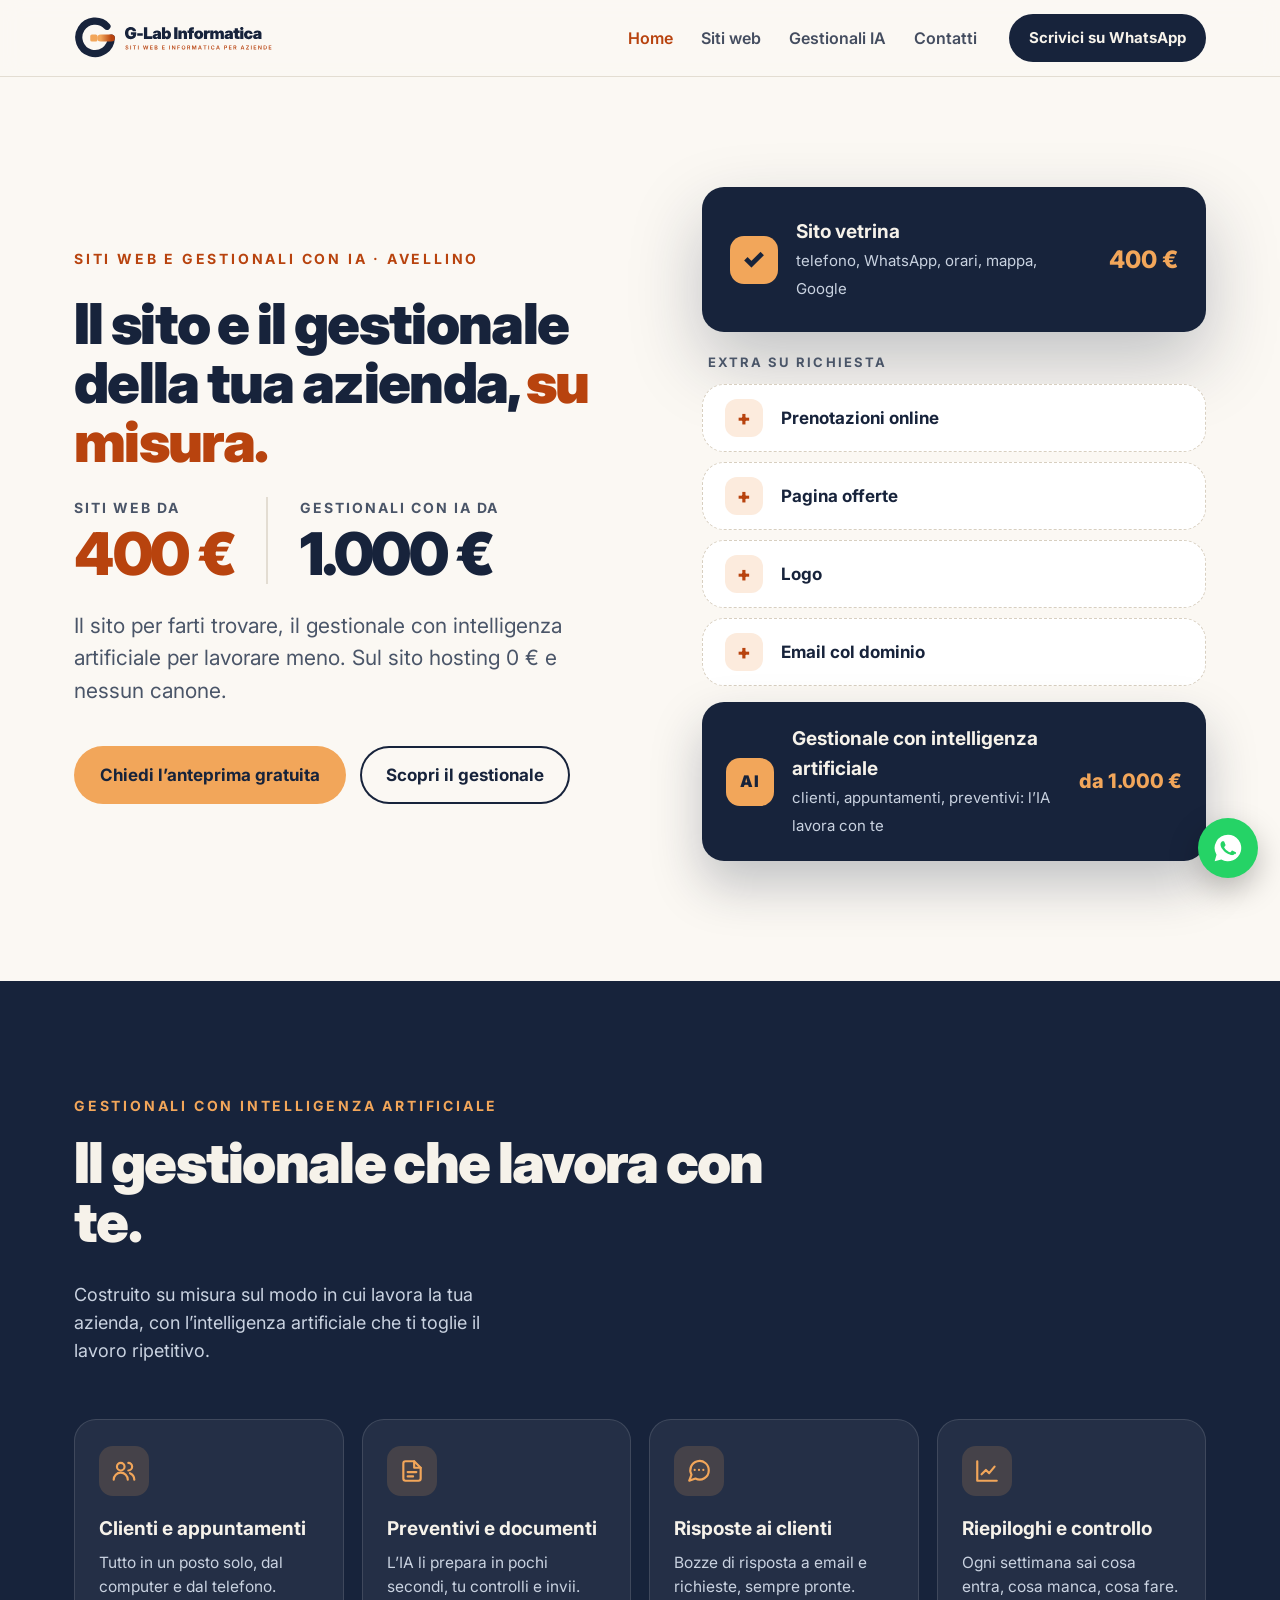
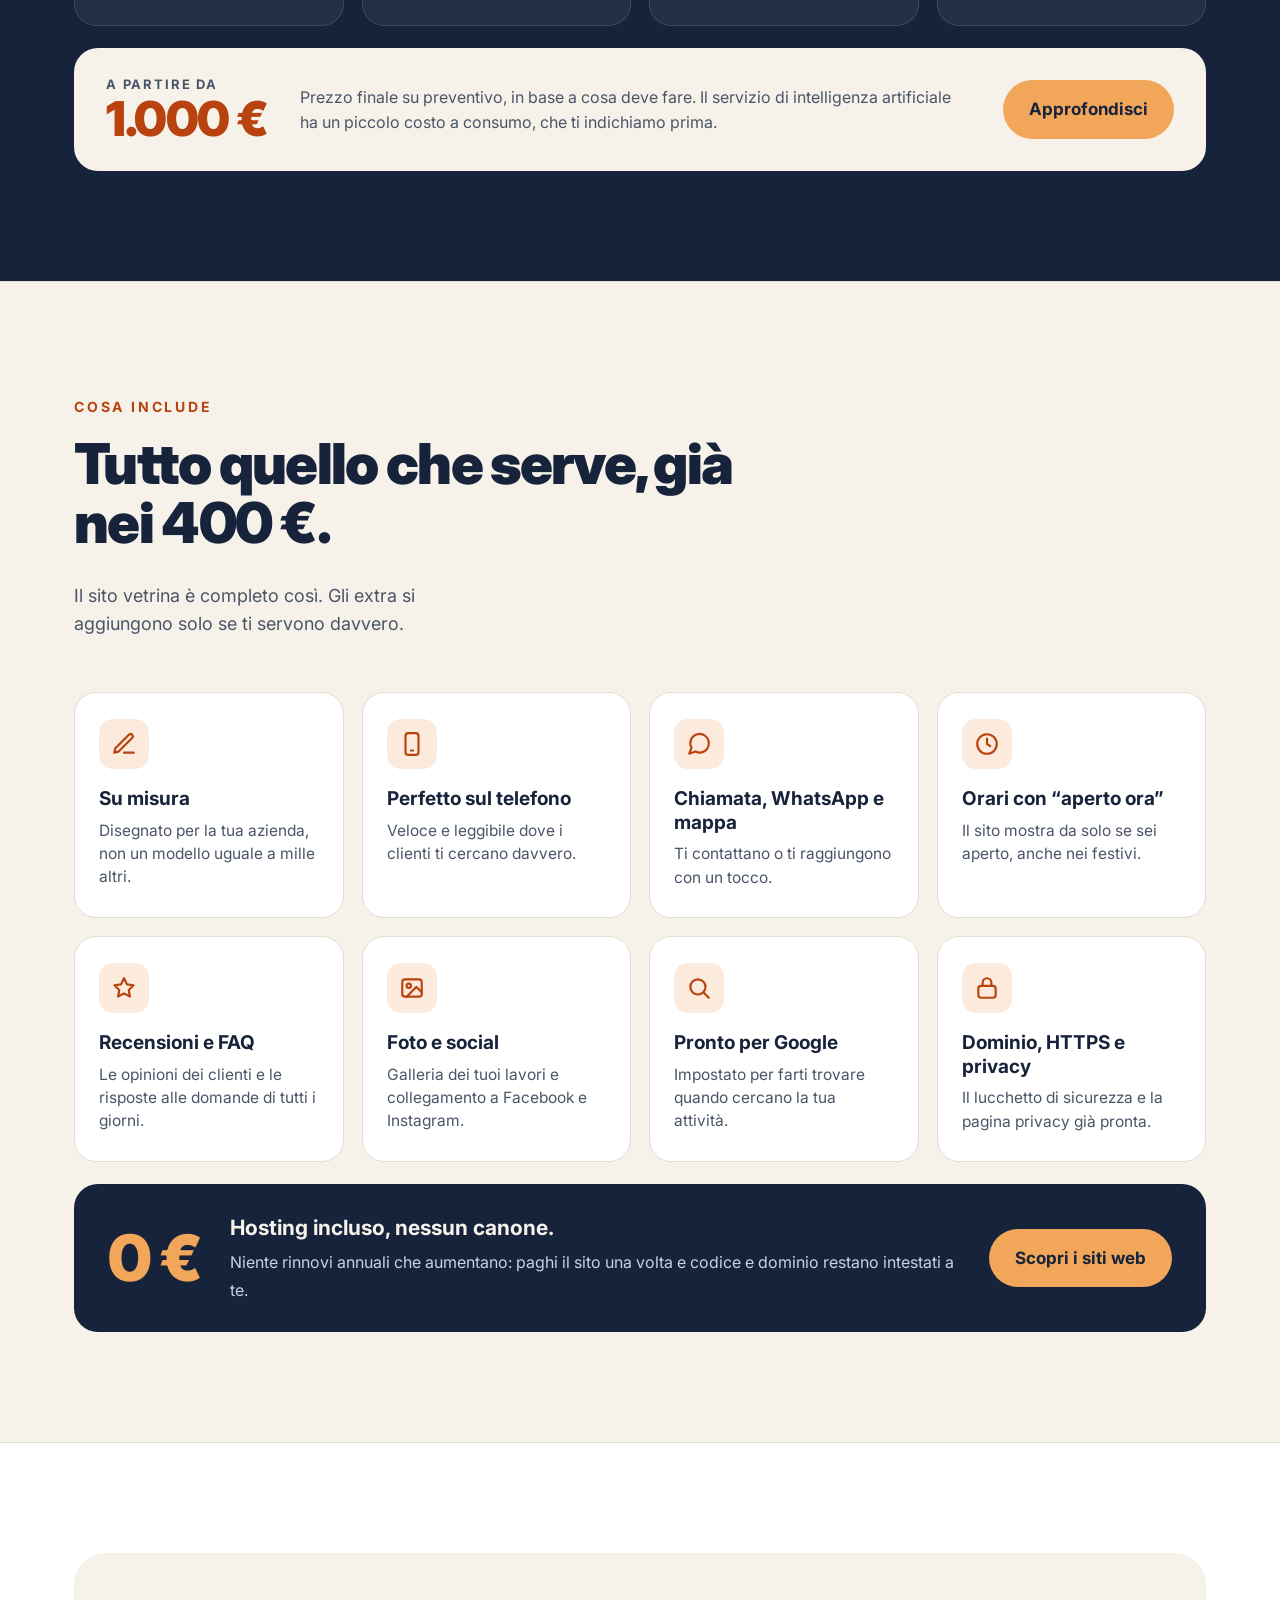
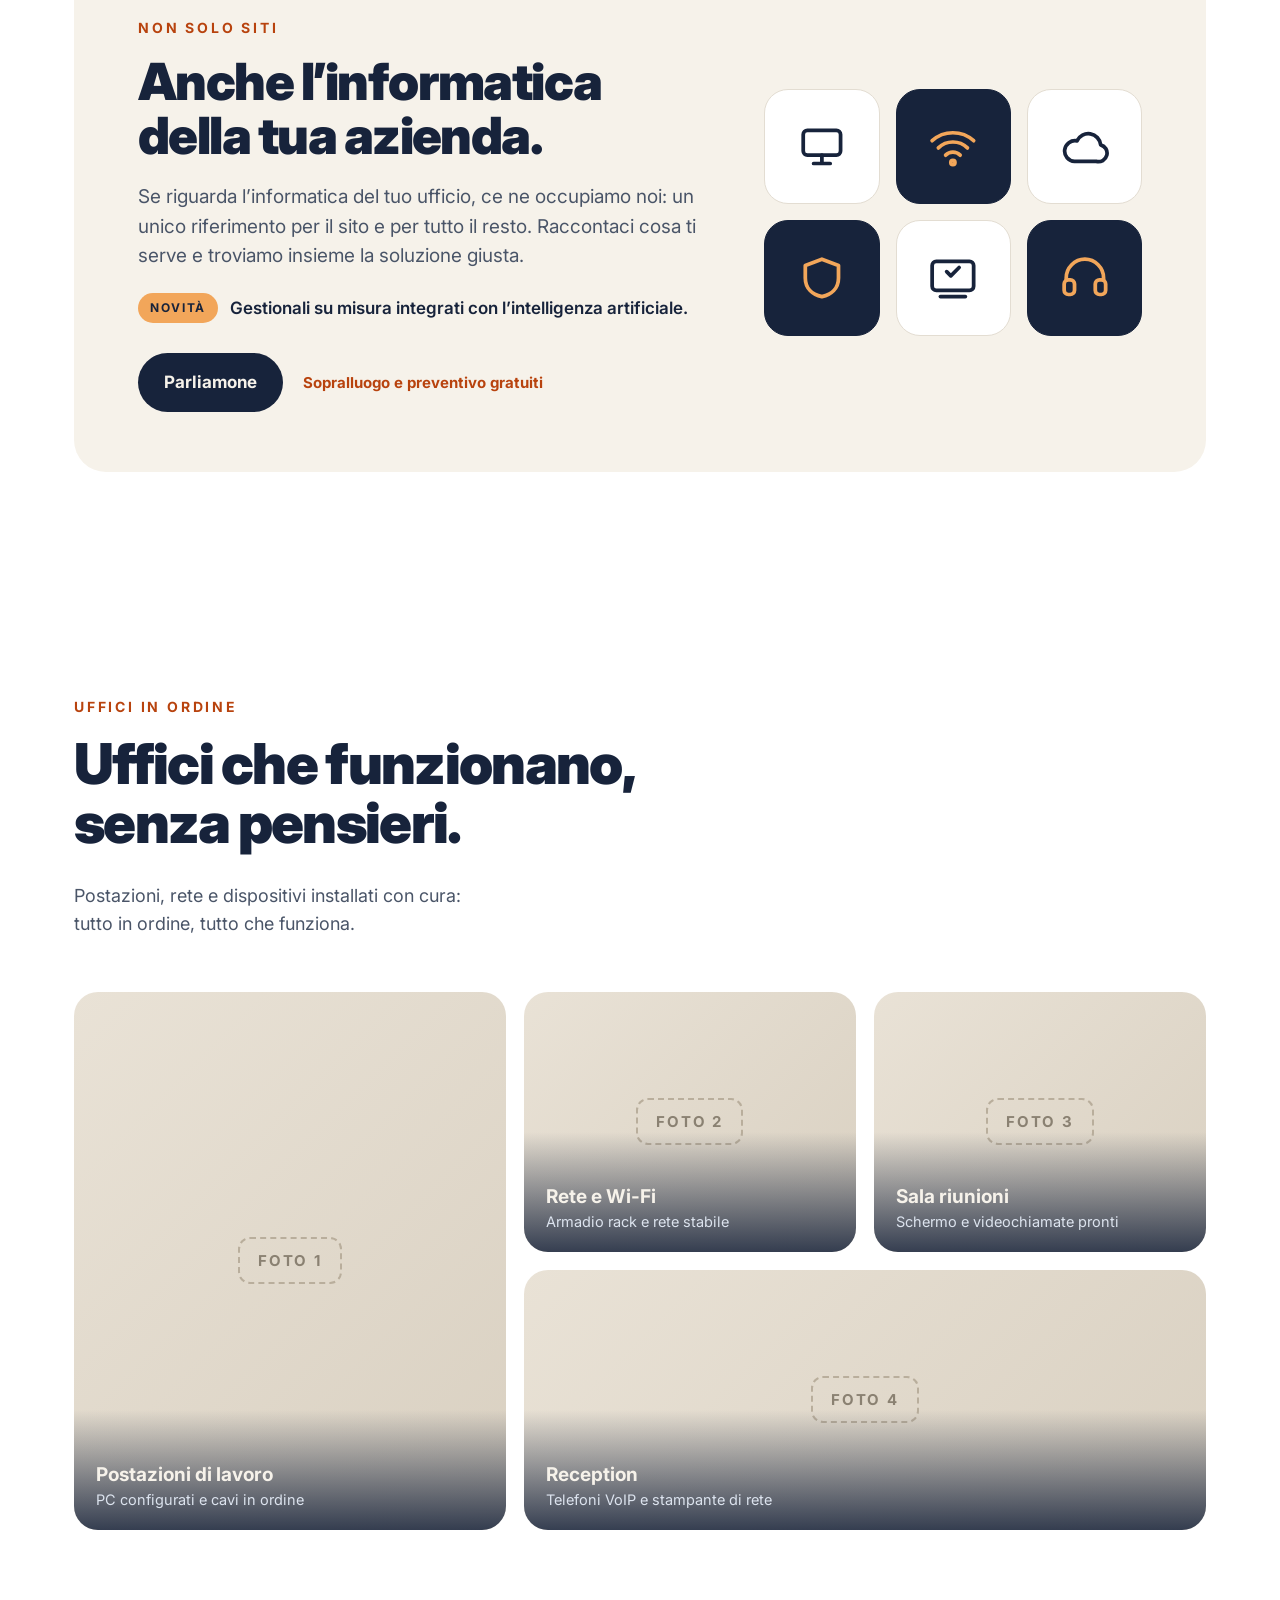
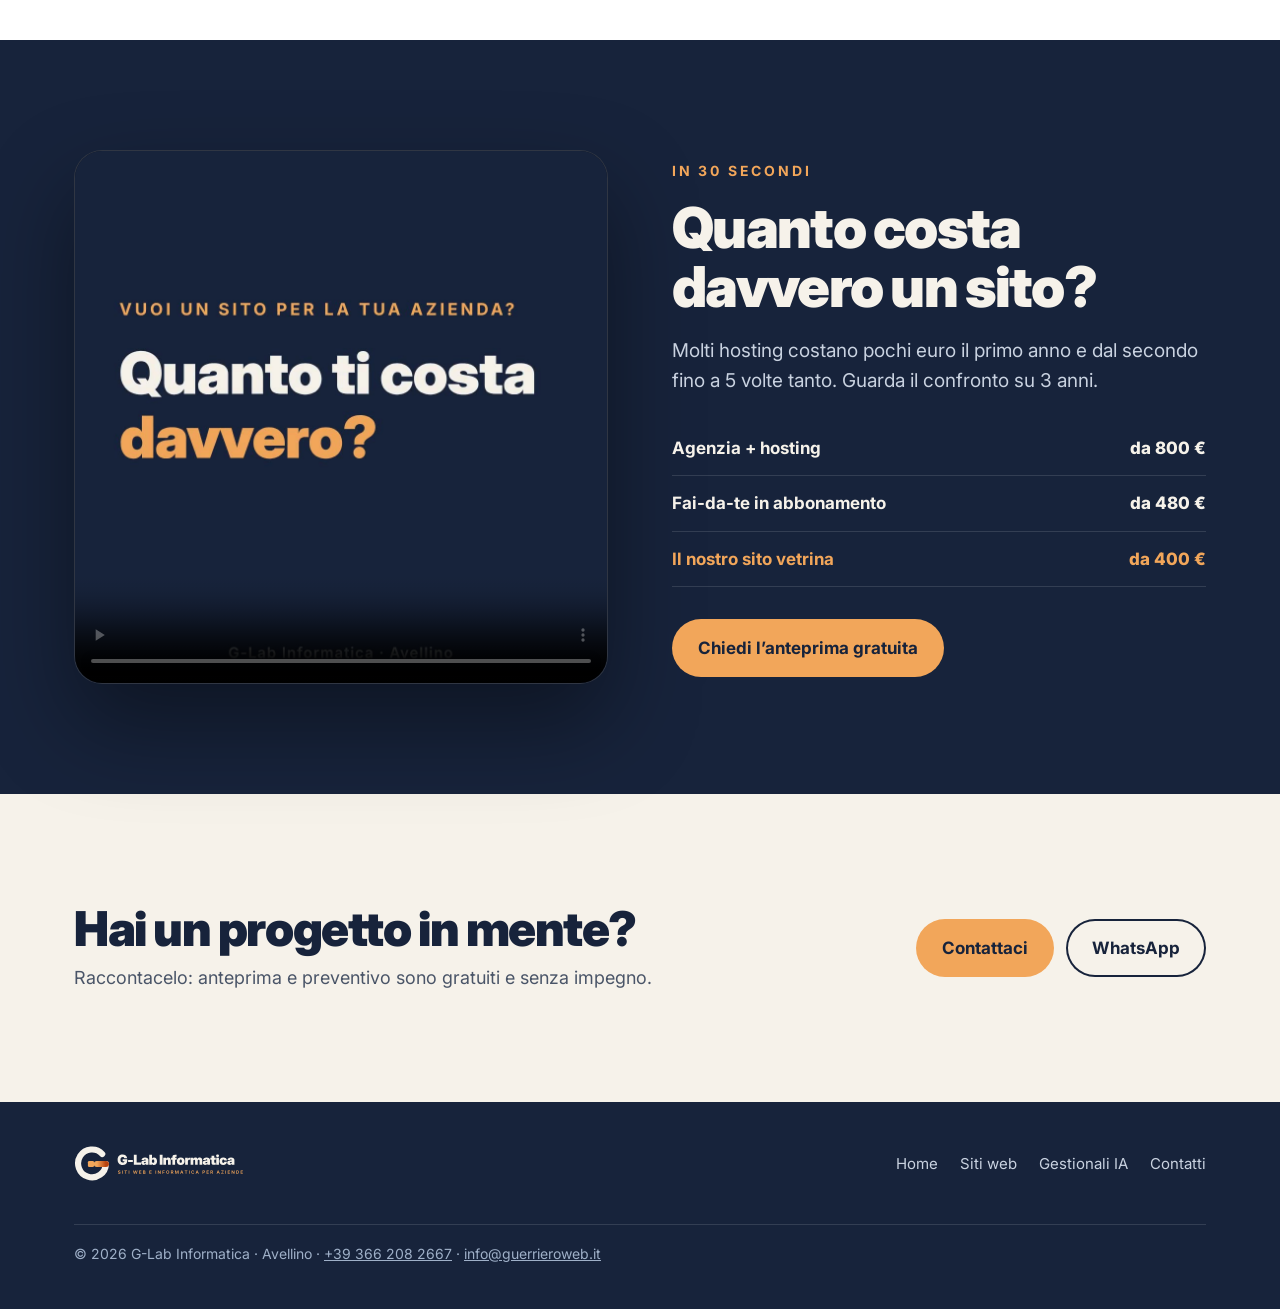
==== commit bc69f655: "Add files via upload" ====
--- a/index.html
+++ b/index.html
@@ -29,11 +29,11 @@
 </div>
 <div class="slots">
 <div class="sl base"><div class="ic">✓</div><div><b>Sito vetrina</b><span>telefono, WhatsApp, orari, mappa, Google</span></div><em>400 €</em></div>
-<p class="lbl">Aggiungi se ti serve</p>
-<div class="sl sm"><div class="ic">+</div><div><b>Prenotazioni online</b></div><em>150 €</em></div>
-<div class="sl sm"><div class="ic">+</div><div><b>Pagina offerte</b></div><em>150 €</em></div>
-<div class="sl sm"><div class="ic">+</div><div><b>Logo</b></div><em>150 €</em></div>
-<div class="sl sm"><div class="ic">+</div><div><b>Email col dominio</b></div><em>da 30 €</em></div>
+<p class="lbl">Extra su richiesta</p>
+<div class="sl sm"><div class="ic">+</div><div><b>Prenotazioni online</b></div></div>
+<div class="sl sm"><div class="ic">+</div><div><b>Pagina offerte</b></div></div>
+<div class="sl sm"><div class="ic">+</div><div><b>Logo</b></div></div>
+<div class="sl sm"><div class="ic">+</div><div><b>Email col dominio</b></div></div>
 <a class="sl ai" href="#ia"><div class="ic">AI</div><div><b>Gestionale con intelligenza artificiale</b><span>clienti, appuntamenti, preventivi: l’IA lavora con te</span></div><em>da 1.000 €</em></a>
 </div>
 </div></section><section class="ia" id="ia"><div class="w">
@@ -69,7 +69,7 @@
 </div>
 </div></section><section class="cband"><div class="w cb"><div><h2>Hai un progetto in mente?</h2><p>Raccontacelo: anteprima e preventivo sono gratuiti e senza impegno.</p></div><div class="az"><a class="btn or" href="contatti.html">Contattaci</a><a class="btn gh" href="https://wa.me/393662082667">WhatsApp</a></div></div></section>
 </main>
-<footer><div class="w"><img src="img/logo-glab-chiaro.svg" alt="G-Lab Informatica"><nav class="fl"><a href="index.html">Home</a><a href="siti.html">Siti web</a><a href="gestionali.html">Gestionali IA</a><a href="contatti.html">Contatti</a></nav><p class="cp">© 2026 G-Lab Informatica · Avellino · <a href="tel:+393662082667" style="color:inherit">+39 366 208 2667</a> · <a href="mailto:emanuele.guerriero@libero.it" style="color:inherit">emanuele.guerriero@libero.it</a></p></div></footer>
+<footer><div class="w"><img src="img/logo-glab-chiaro.svg" alt="G-Lab Informatica"><nav class="fl"><a href="index.html">Home</a><a href="siti.html">Siti web</a><a href="gestionali.html">Gestionali IA</a><a href="contatti.html">Contatti</a></nav><p class="cp">© 2026 G-Lab Informatica · Avellino · <a href="tel:+393662082667" style="color:inherit">+39 366 208 2667</a> · <a href="mailto:info@guerrieroweb.it" style="color:inherit">info@guerrieroweb.it</a></p></div></footer>
 <a class="wa" href="https://wa.me/393662082667" aria-label="Scrivici su WhatsApp"><svg width="32" height="32" viewBox="0 0 24 24" fill="#fff"><path d="M12 2a10 10 0 0 0-8.6 15.1L2 22l5-1.3A10 10 0 1 0 12 2zm5.3 14.1c-.2.6-1.3 1.2-1.8 1.2-.5.1-1 .1-3.3-.8-2.8-1.1-4.5-3.9-4.7-4.1-.1-.2-1.1-1.5-1.1-2.9s.7-2 1-2.3c.2-.3.5-.3.7-.3h.5c.2 0 .4 0 .6.5l.9 2.1c.1.2.1.4 0 .5l-.4.6-.4.4c-.1.2-.3.3-.1.6.2.3.8 1.3 1.7 2.1 1.2 1 2.1 1.3 2.4 1.5.3.1.5.1.6-.1l.9-1c.2-.3.4-.2.7-.1l2 1c.3.1.5.2.5.3.1.2.1.7-.1 1.3z"/></svg></a>
 <script src="js/main.js"></script>
 </body>
